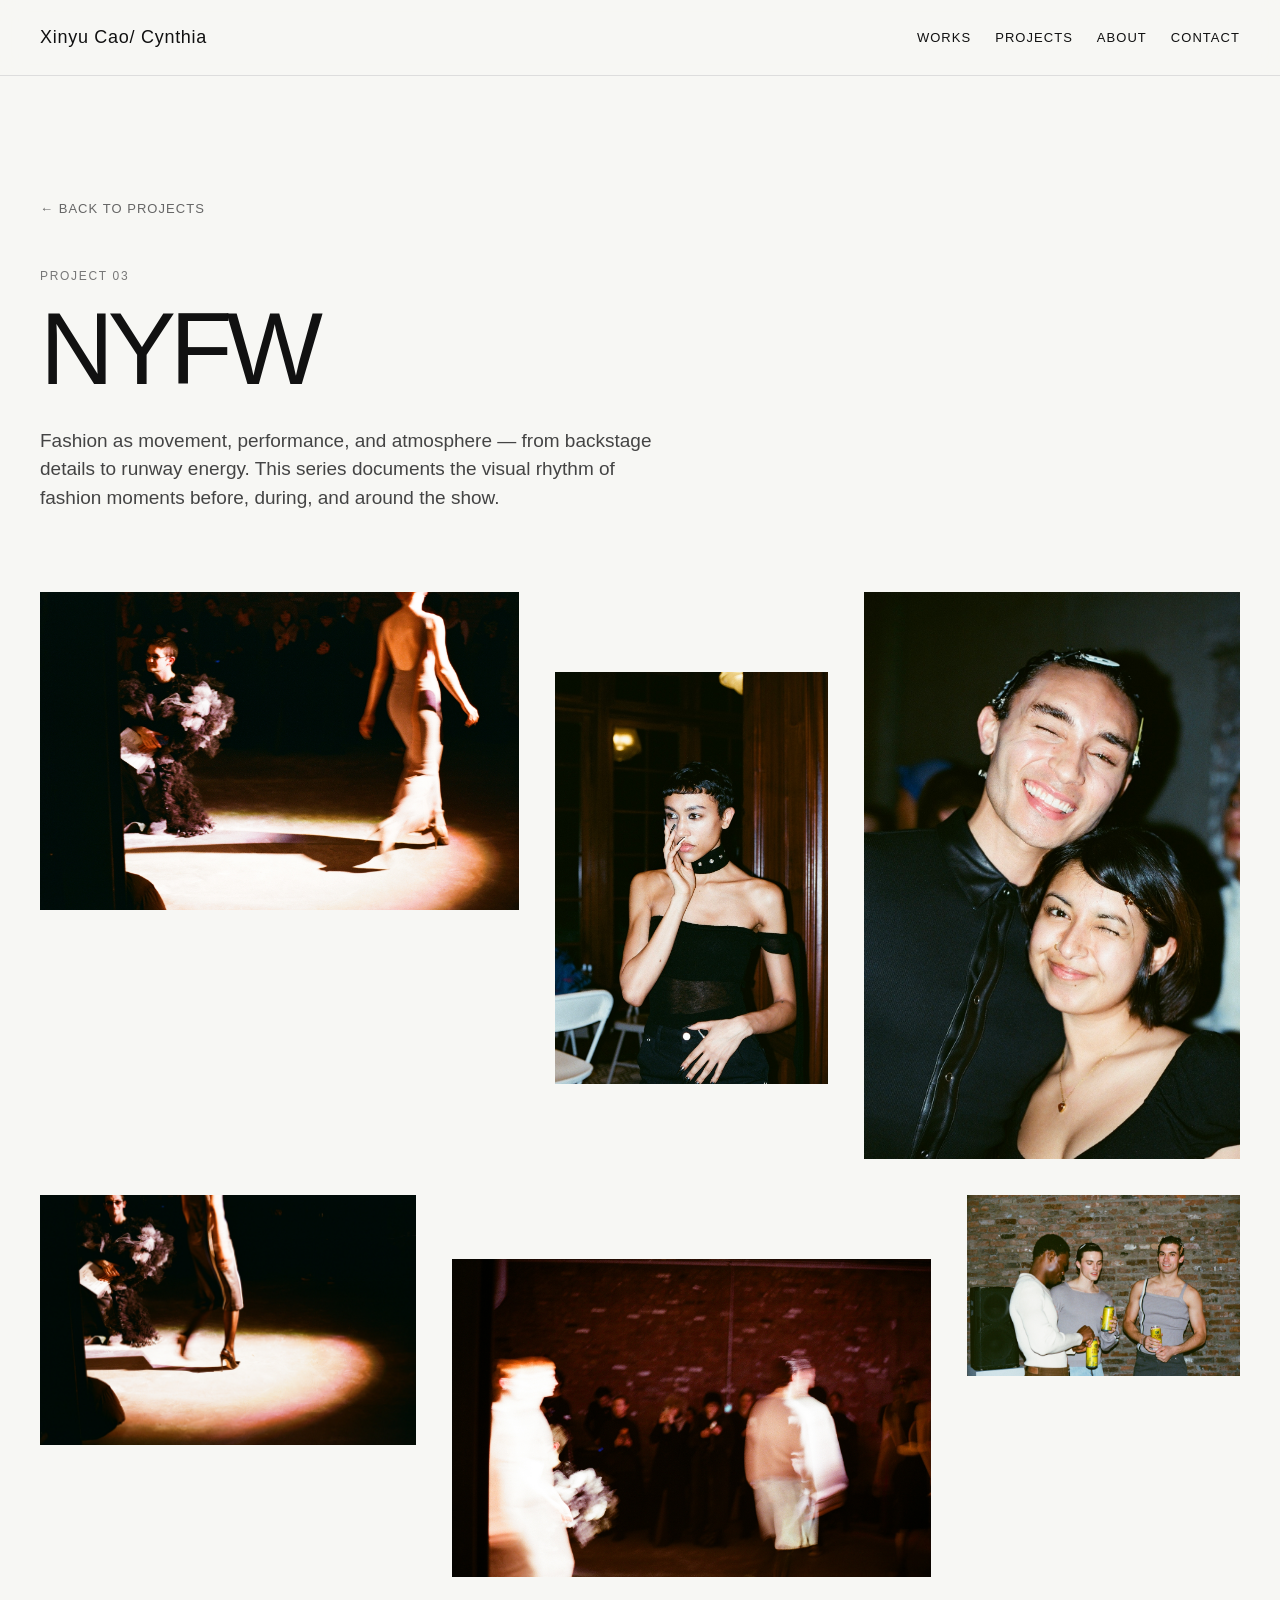
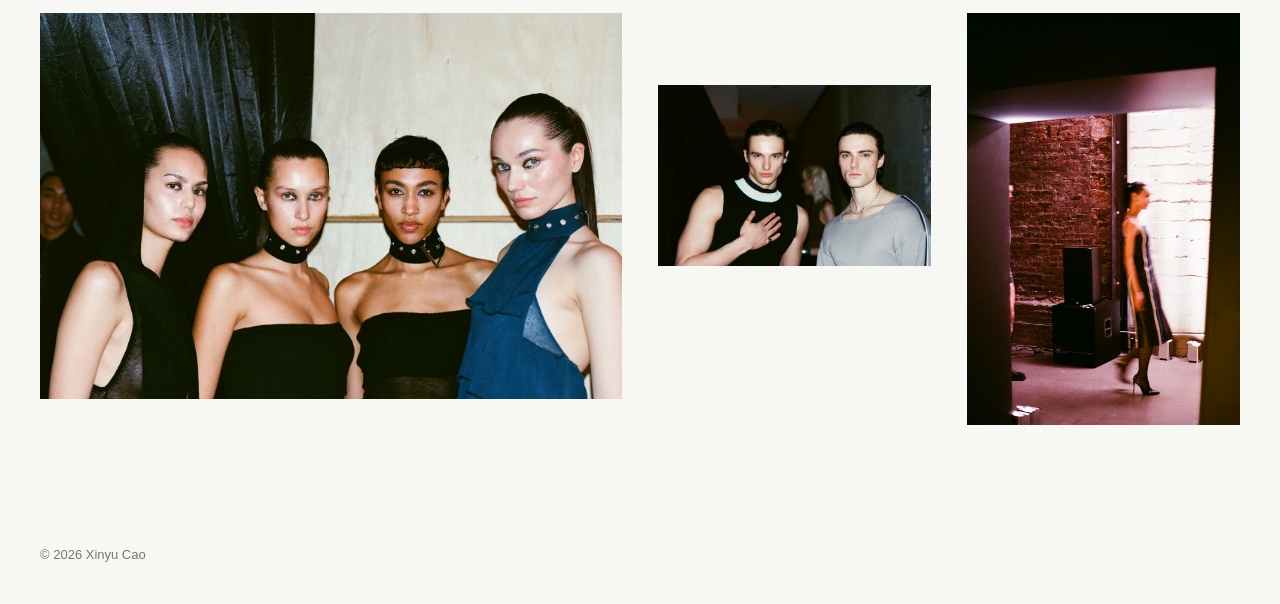
==== nyfw.html @ 2d92589e "yes" ====
<!DOCTYPE html>
<html lang="en">

<head>
    <meta charset="UTF-8" />
    <meta name="viewport" content="width=device-width, initial-scale=1.0" />
    <title>NYFW — Cynthia's Photography Portfolio</title>
    <link rel="stylesheet" href="style.css" />
</head>

<body>
    <header class="site-header">
        <a href="index.html" class="logo">Xinyu Cao/ Cynthia</a>

        <nav class="nav-links">
            <a href="index.html#works">Works</a>
            <a href="index.html#projects">Projects</a>
            <a href="index.html#about">About</a>
            <a href="index.html#contact">Contact</a>
        </nav>
    </header>

    <main class="project-page">
        <section class="project-page-header">
            <a href="index.html#projects" class="back-link">← Back to projects</a>

            <p class="eyebrow">Project 03</p>

            <h1 class="project-page-title">NYFW</h1>

            <p class="project-page-description">
                Fashion as movement, performance, and atmosphere — from backstage details
                to runway energy. This series documents the visual rhythm of fashion moments
                before, during, and around the show.
            </p>
        </section>

        <section class="full-gallery">
            <img src="images/nyfw/nyfw01.jpg" alt="NYFW photograph 01" />
            <img src="images/nyfw/nyfw02.jpg" alt="NYFW photograph 02" />
            <img src="images/nyfw/nyfw03.jpg" alt="NYFW photograph 03" />
            <img src="images/nyfw/nyfw04.jpg" alt="NYFW photograph 04" />
            <img src="images/nyfw/nyfw05.jpg" alt="NYFW photograph 05" />
            <img src="images/nyfw/nyfw06.jpg" alt="NYFW photograph 06" />
            <img src="images/nyfw/nyfw07.jpg" alt="NYFW photograph 07" />
            <img src="images/nyfw/nyfw08.jpg" alt="NYFW photograph 08" />
            <img src="images/nyfw/nyfw09.jpg" alt="NYFW photograph 09" />
        </section>
    </main>

    <footer>
        <p>© 2026 Xinyu Cao</p>
    </footer>
</body>

</html>
---- style.css ----
* {
    box-sizing: border-box;
    margin: 0;
    padding: 0;
}

html {
    scroll-behavior: smooth;
}

body {
    font-family: Arial, Helvetica, sans-serif;
    background: #f7f7f4;
    color: #111;
    line-height: 1.5;
}

img {
    display: block;
    max-width: 100%;
}

a {
    color: inherit;
    text-decoration: none;
}

/* Header */
.site-header {
    position: sticky;
    top: 0;
    z-index: 100;
    background: rgba(247, 247, 244, 0.92);
    backdrop-filter: blur(12px);
    display: flex;
    justify-content: space-between;
    align-items: center;
    padding: 24px 40px;
    border-bottom: 1px solid #ddd;
}

.logo {
    font-size: 18px;
    letter-spacing: 0.04em;
}

.nav-links {
    display: flex;
    gap: 24px;
    font-size: 13px;
    text-transform: uppercase;
    letter-spacing: 0.08em;
}

.nav-links a:hover {
    opacity: 0.5;
}

/* Hero */
.hero {
    min-height: 70vh;
    padding: 120px 40px 80px;
    display: flex;
    flex-direction: column;
    justify-content: center;
    max-width: 1100px;
}

.eyebrow {
    font-size: 12px;
    text-transform: uppercase;
    letter-spacing: 0.14em;
    color: #777;
    margin-bottom: 18px;
}

h1 {
    font-size: clamp(48px, 8vw, 110px);
    line-height: 0.95;
    font-weight: 400;
    letter-spacing: -0.06em;
    max-width: 950px;
}

.hero-text {
    margin-top: 32px;
    font-size: 20px;
    max-width: 620px;
    color: #444;
}

.hero-image {
    padding: 0 40px 80px;
}

.hero-image img {
    width: 100%;
    height: 78vh;
    object-fit: cover;
}

/* General sections */
.section {
    padding: 100px 40px;
}

.section-heading {
    max-width: 850px;
    margin-bottom: 48px;
}

h2 {
    font-size: clamp(30px, 4vw, 56px);
    line-height: 1.05;
    font-weight: 400;
    letter-spacing: -0.04em;
}

h3 {
    font-size: 36px;
    font-weight: 400;
    letter-spacing: -0.03em;
    margin-bottom: 16px;
}

/* Selected Works */
.gallery-grid {
    display: grid;
}

/* 
   Selected Works layout:
   - designed but not too rigid
   - keeps image proportions
   - avoids tiny thumbnails
   - avoids full-screen masonry
*/
.selected-grid {
    max-width: 1180px;
    margin: 64px auto 0;
    display: grid;
    grid-template-columns: repeat(12, 1fr);
    column-gap: 32px;
    row-gap: 64px;
    align-items: center;
}

.selected-grid img {
    width: 100%;
    height: auto;
    object-fit: contain;
    display: block;
    transition: opacity 0.3s ease, transform 0.3s ease;
}

.selected-grid img:hover {
    opacity: 0.82;
    transform: translateY(-4px);
}

/* Row 1 */
.selected-grid img:nth-child(1) {
    grid-column: 1 / span 4;
}

.selected-grid img:nth-child(2) {
    grid-column: 5 / span 4;
    margin-top: 56px;
}

.selected-grid img:nth-child(3) {
    grid-column: 9 / span 4;
}

/* Row 2 */
.selected-grid img:nth-child(4) {
    grid-column: 2 / span 5;
}

.selected-grid img:nth-child(5) {
    grid-column: 7 / span 3;
    margin-top: 72px;
}

.selected-grid img:nth-child(6) {
    grid-column: 10 / span 3;
    margin-top: 24px;
}

/* Projects */
.project-list {
    display: flex;
    flex-direction: column;
    gap: 72px;
}

.project-block {
    display: grid;
    grid-template-columns: 0.8fr 1.6fr;
    gap: 48px;
    border-top: 1px solid #ccc;
    padding-top: 36px;
}

.project-number {
    font-size: 12px;
    color: #777;
    margin-bottom: 24px;
}

.project-text p {
    color: #555;
    max-width: 420px;
}

.mini-grid {
    display: grid;
    grid-template-columns: repeat(3, 1fr);
    gap: 14px;
}

.mini-grid img {
    width: 100%;
    height: 320px;
    object-fit: cover;
}

/* About */
.about-section {
    max-width: 1000px;
}

.about-section p:last-child {
    margin-top: 28px;
    max-width: 650px;
    font-size: 18px;
    color: #444;
}

/* Contact */
.contact-section {
    border-top: 1px solid #ccc;
}

.contact-section a {
    border-bottom: 1px solid #111;
}

/* Footer */
footer {
    padding: 40px;
    color: #777;
    font-size: 13px;
}

/* Mobile version */
@media (max-width: 800px) {
    .site-header {
        padding: 20px;
        flex-direction: column;
        align-items: flex-start;
        gap: 16px;
    }

    .nav-links {
        gap: 16px;
        flex-wrap: wrap;
    }

    .hero,
    .section,
    .hero-image {
        padding-left: 20px;
        padding-right: 20px;
    }

    .hero {
        padding-top: 90px;
    }

    h1 {
        font-size: clamp(44px, 14vw, 72px);
    }

    h2 {
        font-size: clamp(30px, 9vw, 48px);
    }

    .hero-image img {
        height: 60vh;
    }

    .project-block,
    .mini-grid {
        grid-template-columns: 1fr;
    }

    .selected-grid {
        display: flex;
        flex-direction: column;
        gap: 28px;
        max-width: 100%;
        margin-top: 36px;
    }

    .selected-grid img,
    .selected-grid img:nth-child(1),
    .selected-grid img:nth-child(2),
    .selected-grid img:nth-child(3),
    .selected-grid img:nth-child(4),
    .selected-grid img:nth-child(5),
    .selected-grid img:nth-child(6) {
        width: 100%;
        margin-top: 0;
        height: auto;
    }

    .mini-grid img {
        height: auto;
    }
}

/* FINAL OVERRIDE: Selected Works layout */
#works .selected-grid {
    max-width: 1180px !important;
    margin: 72px auto 0 !important;
    display: flex !important;
    flex-wrap: wrap !important;
    align-items: flex-start !important;
    justify-content: flex-start !important;
    gap: 56px 64px !important;
}

#works .selected-grid img {
    height: auto !important;
    object-fit: contain !important;
    display: block !important;
    margin: 0 !important;
}

/* Row 1 */
#works .selected-grid img:nth-child(1) {
    width: clamp(260px, 25vw, 360px) !important;
}

#works .selected-grid img:nth-child(2) {
    width: clamp(280px, 28vw, 420px) !important;
    margin-top: 64px !important;
}

#works .selected-grid img:nth-child(3) {
    width: clamp(260px, 25vw, 360px) !important;
    margin-top: 20px !important;
}

/* Row 2 */
#works .selected-grid img:nth-child(4) {
    width: clamp(360px, 38vw, 540px) !important;
    margin-left: 80px !important;
}

#works .selected-grid img:nth-child(5) {
    width: clamp(220px, 20vw, 300px) !important;
    margin-top: 80px !important;
}

#works .selected-grid img:nth-child(6) {
    width: clamp(260px, 25vw, 360px) !important;
    margin-top: 32px !important;
}

/* Mobile override */
@media (max-width: 800px) {
    #works .selected-grid {
        display: flex !important;
        flex-direction: column !important;
        gap: 28px !important;
        margin-top: 36px !important;
        max-width: 100% !important;
    }

    #works .selected-grid img,
    #works .selected-grid img:nth-child(1),
    #works .selected-grid img:nth-child(2),
    #works .selected-grid img:nth-child(3),
    #works .selected-grid img:nth-child(4),
    #works .selected-grid img:nth-child(5),
    #works .selected-grid img:nth-child(6) {
        width: 100% !important;
        margin: 0 !important;
        height: auto !important;
    }
}

/* Clickable project blocks */
.project-link {
    display: block;
    color: inherit;
    text-decoration: none;
}

.project-link .project-block {
    transition: opacity 0.3s ease, transform 0.3s ease;
}

.project-link:hover .project-block {
    opacity: 0.78;
    transform: translateY(-4px);
}

/* Project detail pages */
.project-page {
    padding: 120px 40px 80px;
}

.project-page-header {
    max-width: 920px;
    margin-bottom: 80px;
}

.back-link {
    display: inline-block;
    margin-bottom: 48px;
    font-size: 13px;
    text-transform: uppercase;
    letter-spacing: 0.08em;
    color: #666;
}

.back-link:hover {
    color: #111;
}

.project-page-title {
    font-size: clamp(56px, 8vw, 120px);
    line-height: 0.9;
    font-weight: 400;
    letter-spacing: -0.06em;
    margin-bottom: 32px;
}

.project-page-description {
    max-width: 620px;
    font-size: 19px;
    color: #444;
}

/* Full project gallery */
.full-gallery {
    max-width: 1280px;
    margin: 0 auto;
    display: grid;
    grid-template-columns: repeat(12, 1fr);
    gap: 36px;
    align-items: start;
}

.full-gallery img {
    width: 100%;
    height: auto;
    object-fit: contain;
    display: block;
}

/* Editorial rhythm for project pages */
.full-gallery img:nth-child(1) {
    grid-column: span 5;
}

.full-gallery img:nth-child(2) {
    grid-column: span 3;
    margin-top: 80px;
}

.full-gallery img:nth-child(3) {
    grid-column: span 4;
}

.full-gallery img:nth-child(4) {
    grid-column: span 4;
}

.full-gallery img:nth-child(5) {
    grid-column: span 5;
    margin-top: 64px;
}

.full-gallery img:nth-child(6) {
    grid-column: span 3;
}

.full-gallery img:nth-child(7) {
    grid-column: span 6;
}

.full-gallery img:nth-child(8) {
    grid-column: span 3;
    margin-top: 72px;
}

.full-gallery img:nth-child(9) {
    grid-column: span 3;
}

.full-gallery img:nth-child(10) {
    grid-column: span 4;
}

.full-gallery img:nth-child(11) {
    grid-column: span 4;
    margin-top: 60px;
}

.full-gallery img:nth-child(12) {
    grid-column: span 4;
}

/* Mobile project pages */
@media (max-width: 800px) {
    .project-page {
        padding: 90px 20px 60px;
    }

    .project-page-header {
        margin-bottom: 56px;
    }

    .full-gallery {
        display: flex;
        flex-direction: column;
        gap: 28px;
        max-width: 100%;
    }

    .full-gallery img,
    .full-gallery img:nth-child(1),
    .full-gallery img:nth-child(2),
    .full-gallery img:nth-child(3),
    .full-gallery img:nth-child(4),
    .full-gallery img:nth-child(5),
    .full-gallery img:nth-child(6),
    .full-gallery img:nth-child(7),
    .full-gallery img:nth-child(8),
    .full-gallery img:nth-child(9),
    .full-gallery img:nth-child(10),
    .full-gallery img:nth-child(11),
    .full-gallery img:nth-child(12) {
        width: 100%;
        grid-column: auto;
        margin-top: 0;
    }
}

/* Extra images after 12: keep editorial rhythm */
.full-gallery img:nth-child(13) {
    grid-column: span 5;
    margin-top: 40px;
}

.full-gallery img:nth-child(14) {
    grid-column: span 3;
    margin-top: 100px;
}

.full-gallery img:nth-child(15) {
    grid-column: span 4;
    margin-top: 0;
}

.full-gallery img:nth-child(16) {
    grid-column: span 4;
    margin-top: 80px;
}

.full-gallery img:nth-child(17) {
    grid-column: span 5;
    margin-top: 20px;
}

.full-gallery img:nth-child(18) {
    grid-column: span 3;
    margin-top: 120px;
}

/* If you add even more images later, repeat a designed pattern */
.full-gallery img:nth-child(n+19) {
    grid-column: span 4;
    margin-top: 40px;
}

.full-gallery img:nth-child(3n + 19) {
    grid-column: span 5;
    margin-top: 0;
}

.full-gallery img:nth-child(3n + 20) {
    grid-column: span 3;
    margin-top: 90px;
}

.full-gallery img:nth-child(3n + 21) {
    grid-column: span 4;
    margin-top: 30px;
}

/* FINAL MOBILE CLEANUP */
@media (max-width: 800px) {
    body {
        overflow-x: hidden;
    }

    .site-header {
        position: sticky;
        top: 0;
        padding: 18px 20px;
        flex-direction: column;
        align-items: flex-start;
        gap: 14px;
    }

    .logo {
        font-size: 16px;
    }

    .nav-links {
        display: flex;
        flex-wrap: wrap;
        gap: 12px 18px;
        font-size: 11px;
        letter-spacing: 0.1em;
    }

    .hero {
        min-height: auto;
        padding: 88px 20px 56px;
    }

    h1 {
        font-size: clamp(42px, 14vw, 68px);
        line-height: 0.95;
        letter-spacing: -0.06em;
    }

    h2 {
        font-size: clamp(30px, 9vw, 46px);
        line-height: 1.05;
    }

    h3 {
        font-size: 32px;
    }

    .hero-text {
        font-size: 17px;
        margin-top: 24px;
    }

    .hero-image {
        padding: 0 20px 56px;
    }

    .hero-image img {
        height: auto;
        max-height: none;
        object-fit: contain;
    }

    .section {
        padding: 72px 20px;
    }

    .section-heading {
        margin-bottom: 36px;
    }

    /* Selected works mobile */
    #works .selected-grid {
        display: flex !important;
        flex-direction: column !important;
        gap: 28px !important;
        max-width: 100% !important;
        margin-top: 40px !important;
    }

    #works .selected-grid img,
    #works .selected-grid img:nth-child(1),
    #works .selected-grid img:nth-child(2),
    #works .selected-grid img:nth-child(3),
    #works .selected-grid img:nth-child(4),
    #works .selected-grid img:nth-child(5),
    #works .selected-grid img:nth-child(6) {
        width: 100% !important;
        height: auto !important;
        margin: 0 !important;
        object-fit: contain !important;
    }

    /* Project blocks on homepage */
    .project-block {
        display: grid;
        grid-template-columns: 1fr;
        gap: 28px;
        padding-top: 28px;
    }

    .mini-grid {
        display: grid;
        grid-template-columns: 1fr;
        gap: 18px;
    }

    .mini-grid img {
        height: auto;
        object-fit: contain;
    }

    /* Project detail pages */
    .project-page {
        padding: 88px 20px 60px;
    }

    .project-page-header {
        margin-bottom: 52px;
    }

    .back-link {
        margin-bottom: 36px;
        font-size: 11px;
    }

    .project-page-title {
        font-size: clamp(48px, 16vw, 76px);
        line-height: 0.92;
    }

    .project-page-description {
        font-size: 17px;
    }

    .full-gallery {
        display: flex !important;
        flex-direction: column !important;
        gap: 28px !important;
        max-width: 100% !important;
        margin: 0 !important;
    }

    .full-gallery img,
    .full-gallery img:nth-child(1),
    .full-gallery img:nth-child(2),
    .full-gallery img:nth-child(3),
    .full-gallery img:nth-child(4),
    .full-gallery img:nth-child(5),
    .full-gallery img:nth-child(6),
    .full-gallery img:nth-child(7),
    .full-gallery img:nth-child(8),
    .full-gallery img:nth-child(9),
    .full-gallery img:nth-child(10),
    .full-gallery img:nth-child(11),
    .full-gallery img:nth-child(12),
    .full-gallery img:nth-child(13),
    .full-gallery img:nth-child(14),
    .full-gallery img:nth-child(15),
    .full-gallery img:nth-child(16),
    .full-gallery img:nth-child(17),
    .full-gallery img:nth-child(18),
    .full-gallery img:nth-child(n+19) {
        width: 100% !important;
        height: auto !important;
        grid-column: auto !important;
        margin: 0 !important;
        object-fit: contain !important;
    }

    footer {
        padding: 32px 20px;
    }
}
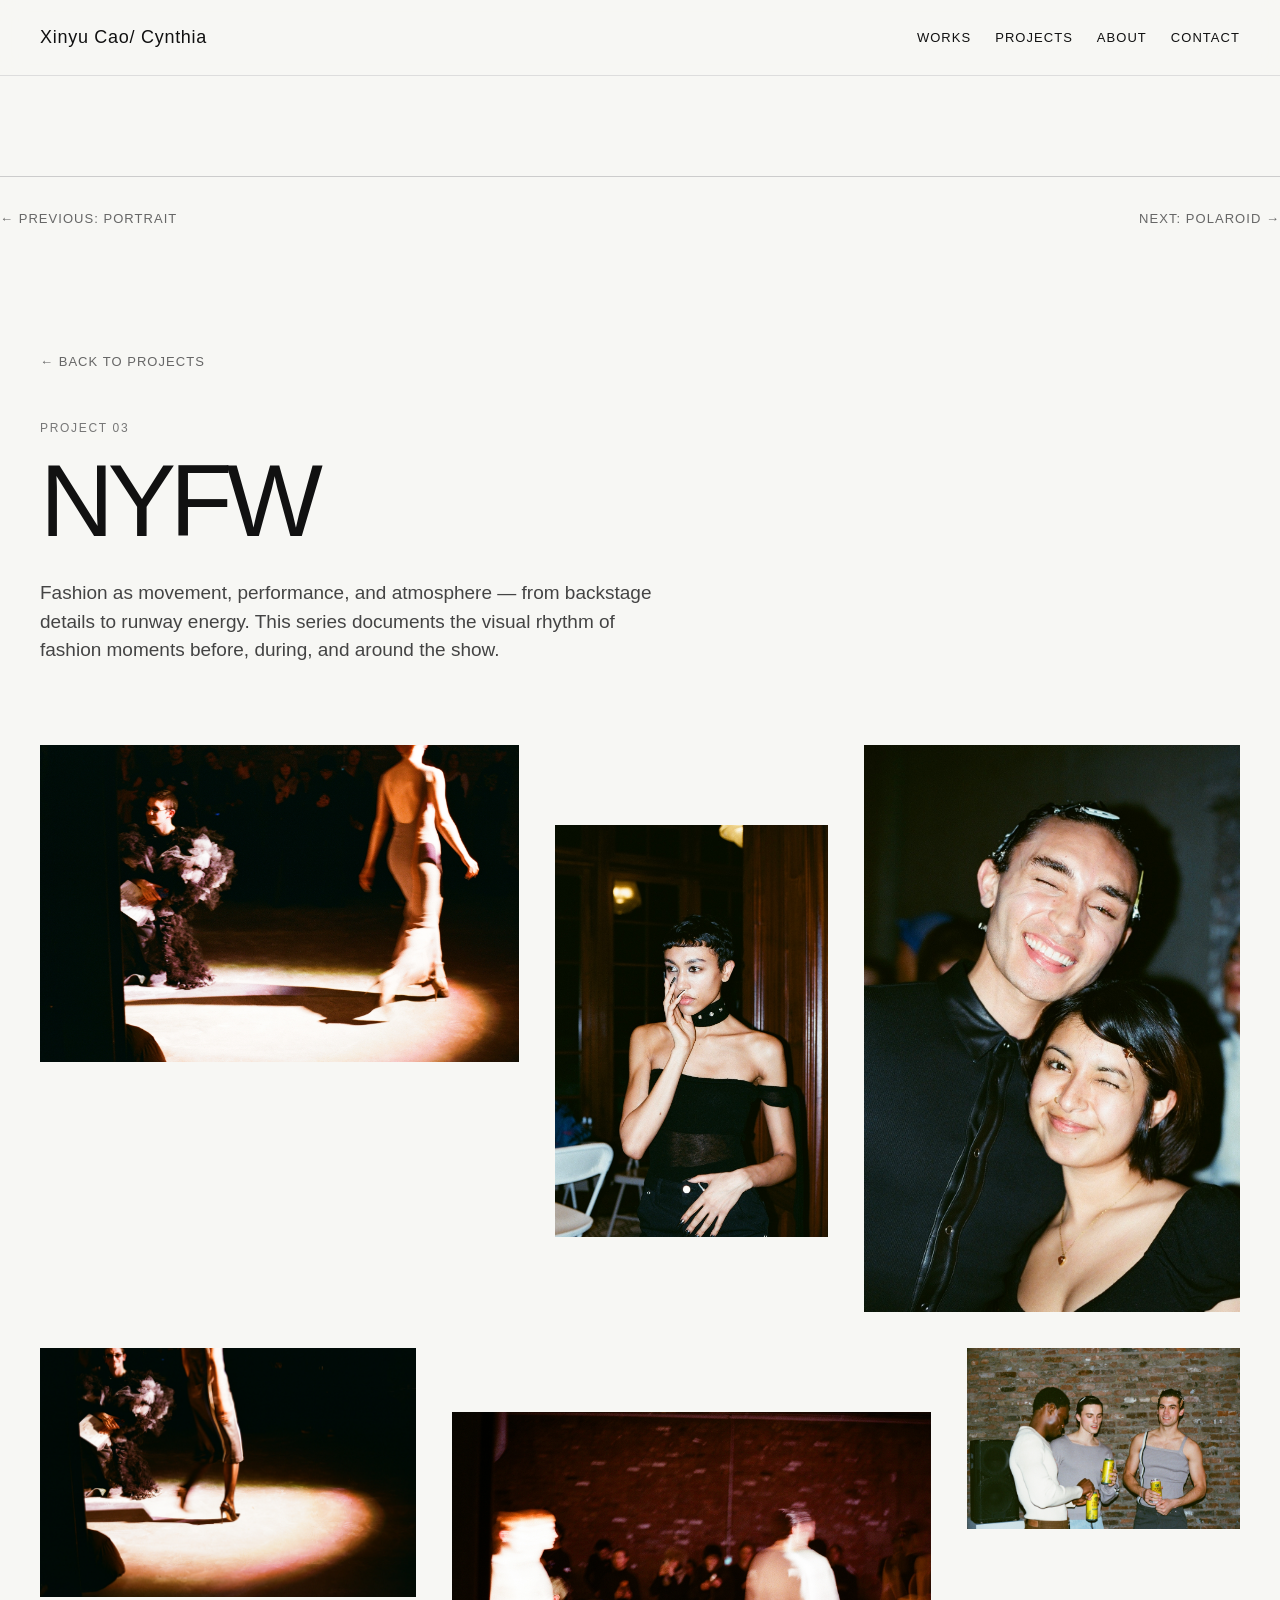
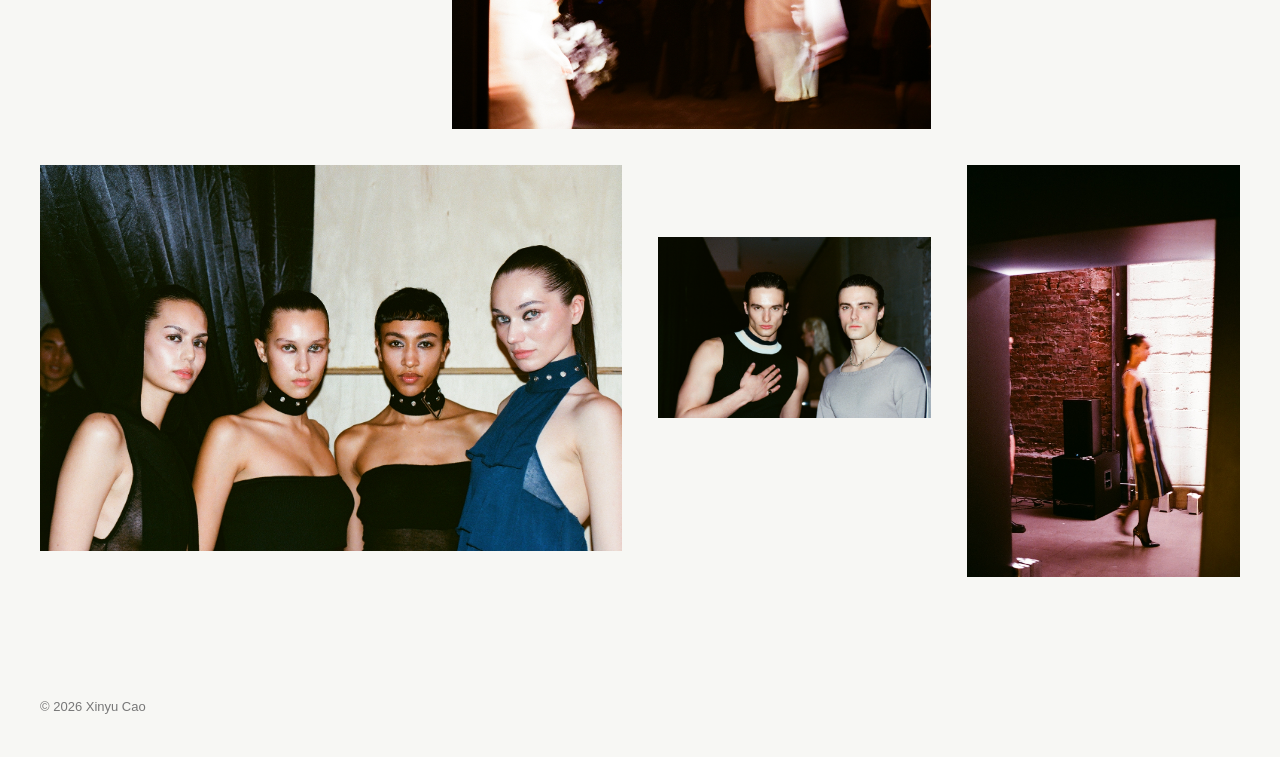
==== commit 80fab46e: "go" ====
--- a/nyfw.html
+++ b/nyfw.html
@@ -19,7 +19,10 @@
             <a href="index.html#contact">Contact</a>
         </nav>
     </header>
-
+    <section class="project-navigation">
+        <a href="portrait.html">← Previous: Portrait</a>
+        <a href="polaroid.html">Next: Polaroid →</a>
+    </section>
     <main class="project-page">
         <section class="project-page-header">
             <a href="index.html#projects" class="back-link">← Back to projects</a>
--- a/style.css
+++ b/style.css
@@ -775,4 +775,33 @@
     footer {
         padding: 32px 20px;
     }
+}
+
+.project-navigation {
+    max-width: 1280px;
+    margin: 100px auto 0;
+    padding-top: 32px;
+    border-top: 1px solid #ccc;
+    display: flex;
+    justify-content: space-between;
+    gap: 24px;
+    font-size: 13px;
+    text-transform: uppercase;
+    letter-spacing: 0.08em;
+}
+
+.project-navigation a {
+    color: #666;
+    transition: color 0.3s ease;
+}
+
+.project-navigation a:hover {
+    color: #111;
+}
+
+@media (max-width: 800px) {
+    .project-navigation {
+        flex-direction: column;
+        margin-top: 64px;
+    }
 }
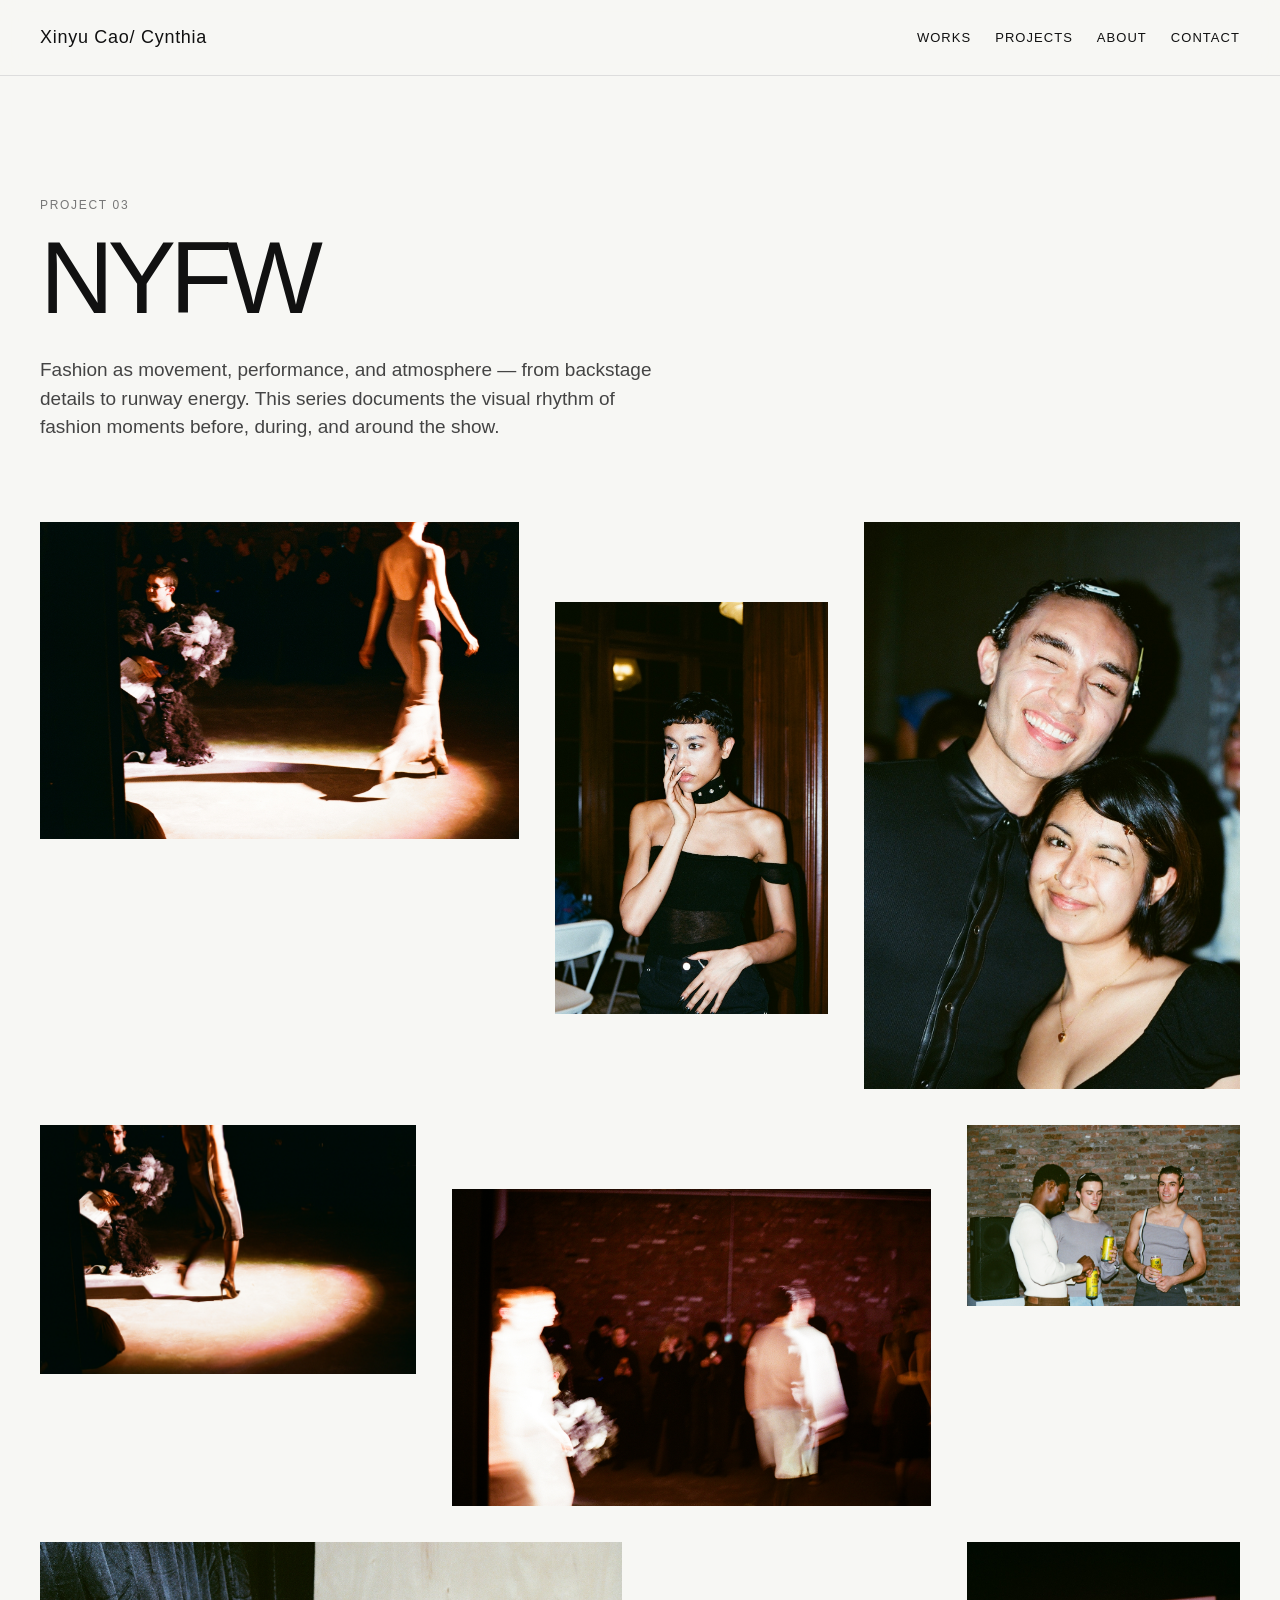
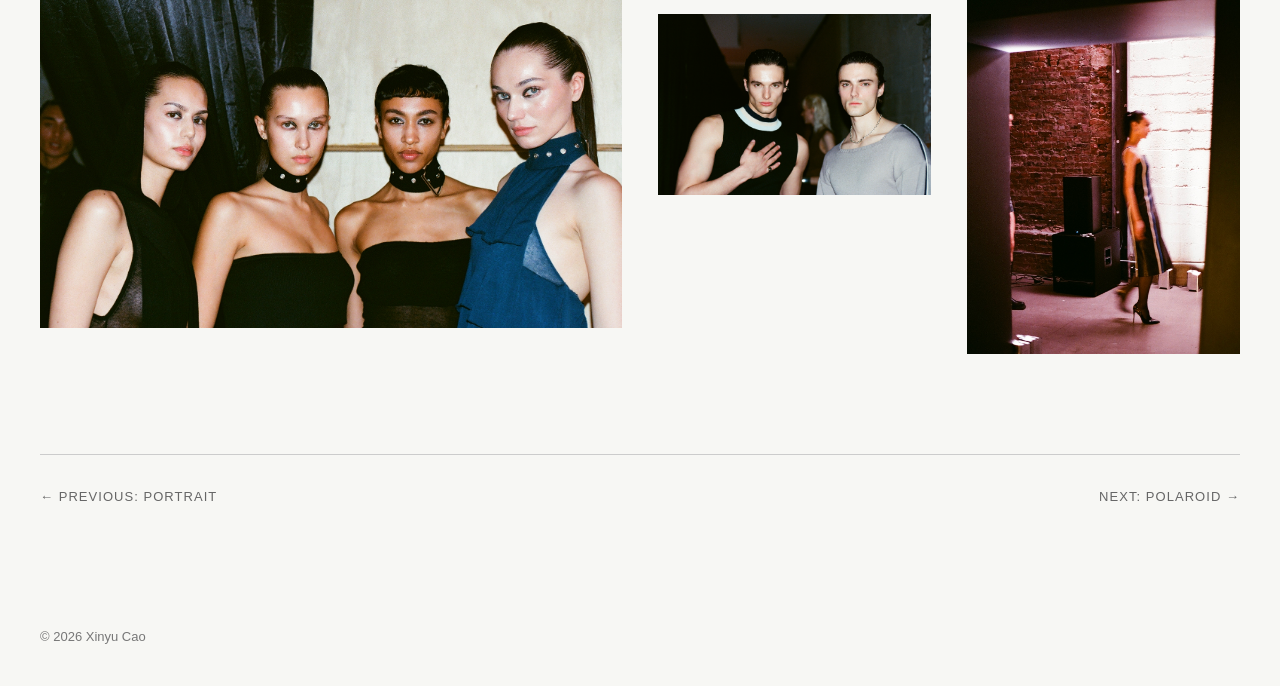
==== commit bad791cb: "back next" ====
--- a/nyfw.html
+++ b/nyfw.html
@@ -19,22 +19,17 @@
             <a href="index.html#contact">Contact</a>
         </nav>
     </header>
-    <section class="project-navigation">
-        <a href="portrait.html">← Previous: Portrait</a>
-        <a href="polaroid.html">Next: Polaroid →</a>
-    </section>
+
     <main class="project-page">
         <section class="project-page-header">
-            <a href="index.html#projects" class="back-link">← Back to projects</a>
-
             <p class="eyebrow">Project 03</p>
 
             <h1 class="project-page-title">NYFW</h1>
 
             <p class="project-page-description">
-                Fashion as movement, performance, and atmosphere — from backstage details
-                to runway energy. This series documents the visual rhythm of fashion moments
-                before, during, and around the show.
+                Fashion as movement, performance, and atmosphere — from backstage
+                details to runway energy. This series documents the visual rhythm of
+                fashion moments before, during, and around the show.
             </p>
         </section>
 
@@ -49,6 +44,11 @@
             <img src="images/nyfw/nyfw08.jpg" alt="NYFW photograph 08" />
             <img src="images/nyfw/nyfw09.jpg" alt="NYFW photograph 09" />
         </section>
+
+        <section class="project-navigation bottom-navigation">
+            <a href="portrait.html">← Previous: Portrait</a>
+            <a href="polaroid.html">Next: Polaroid →</a>
+        </section>
     </main>
 
     <footer>
--- a/style.css
+++ b/style.css
@@ -804,4 +804,43 @@
         flex-direction: column;
         margin-top: 64px;
     }
+}
+
+.project-navigation {
+    max-width: 1280px;
+    margin: 100px auto 0;
+    padding-top: 32px;
+    border-top: 1px solid #ccc;
+    display: flex;
+    justify-content: space-between;
+    gap: 24px;
+    font-size: 13px;
+    text-transform: uppercase;
+    letter-spacing: 0.08em;
+}
+
+.project-navigation a {
+    color: #666;
+    transition: color 0.3s ease, transform 0.3s ease;
+}
+
+.project-navigation a:hover {
+    color: #111;
+}
+
+.project-navigation a:last-child:hover {
+    transform: translateX(6px);
+}
+
+.project-navigation a:first-child:hover {
+    transform: translateX(-6px);
+}
+
+@media (max-width: 800px) {
+    .project-navigation {
+        flex-direction: column;
+        margin-top: 64px;
+        padding-top: 28px;
+        gap: 18px;
+    }
 }
